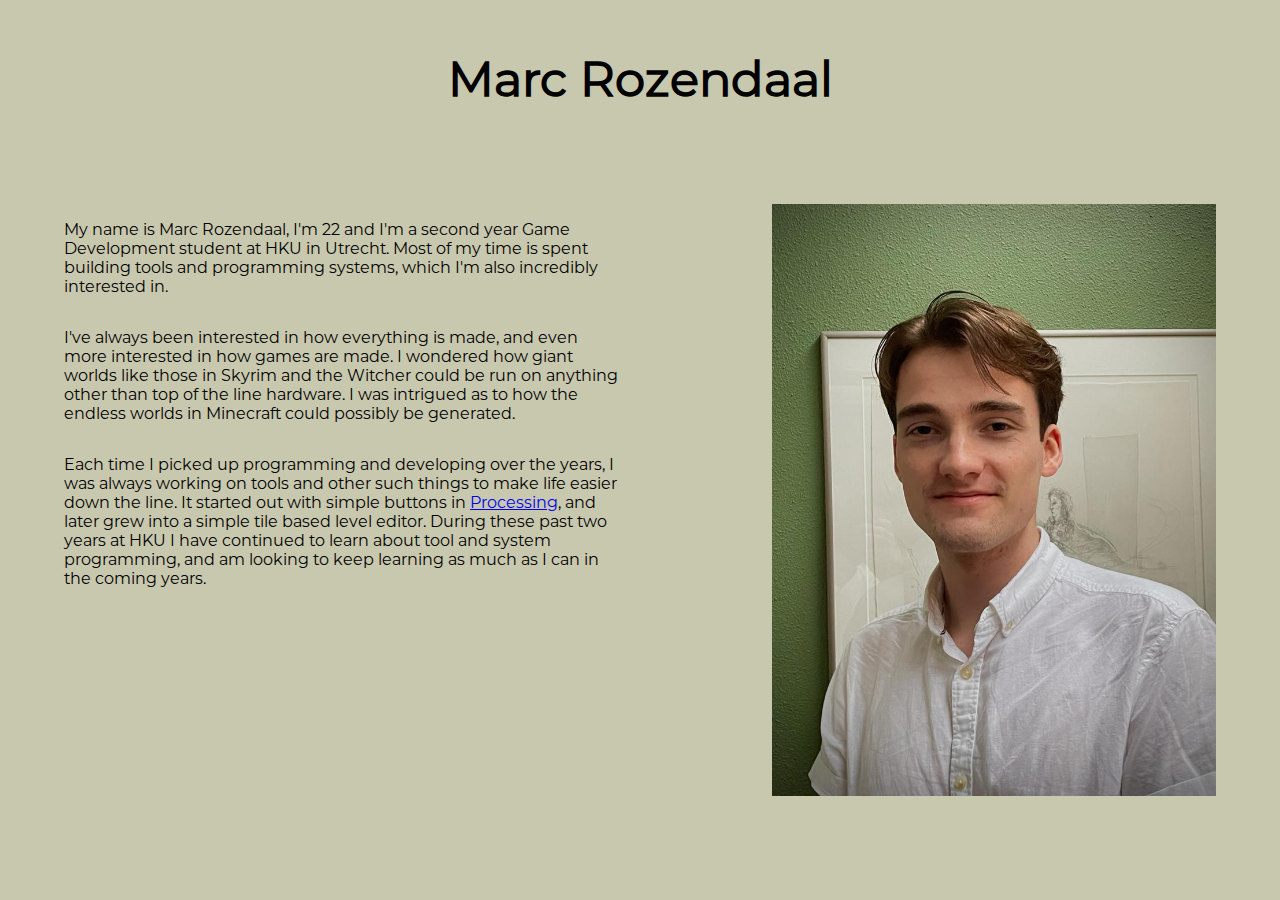
==== About/About.html @ 5a0479f6 "Finished about page" ====
<!DOCTYPE html>
<html>
    <head>
        <title>Marc Rozendaal Portfolio</title>
        <link rel="stylesheet" href="About.css">
    </head>

    <body>

        <div>
            <a class="Title" href="../index.html"><h1>Marc Rozendaal</h1></a>
        </div>

        <div class="main-body">
            <div class="left">
                <p class="description left-item">
                    My name is Marc Rozendaal, I'm 22 and I'm a second year Game Development student
                    at HKU in Utrecht. Most of my time is spent building tools and programming
                    systems, which I'm also incredibly interested in.
                </p>
                <p class="description left-item">
                    I've always been interested in how everything is made, and even more interested
                    in how games are made. I wondered how giant worlds like those in Skyrim and the 
                    Witcher could be run on anything other than top of the line hardware. I was 
                    intrigued as to how the endless worlds in Minecraft could possibly be generated.
                </p>
                <p class="description left-item">
                    Each time I picked up programming and developing over the years, I was always 
                    working on tools and other such things to make life easier down the line. It
                    started out with simple buttons in <a href="https://processing.org">Processing</a>,
                    and later grew into a simple tile based level editor. During these past two years at
                    HKU I have continued to learn about tool and system programming, and am looking to
                    keep learning as much as I can in the coming years.
                </p>
            </div>
            <div class="right">
                <img class="box right-item" src="Profile Picture.jpeg">
            </div>
        </div>

    </body>
</html>
---- About/About.css ----
* {
    box-sizing: border-box;
    background-color: #c8c8af;
}

@font-face {
    font-family: Montserrat;
    src: url(../Montserrat-Regular.otf);
}

body {
    font-family: Montserrat;
    margin: 0;
}

.Title {
    color: #000;
    text-decoration: none;
  }
  
.Title :hover {
    color: #555;
}
  
.Title h1 {
    font-size: 300%;
    margin-top: 50px;
    display: flex;
    justify-content: center;
}

.main-body {
    display: grid;
    grid-template-columns: 1fr 1fr;
    padding: 5%;
}

.left {
    display: flex;
    flex-direction: column;
    align-items: start;
}

.left-item {
    padding-right: 3%;
}

.thumbnail {
    width: 80%;
    aspect-ratio: 16 / 9;
    padding-top: 3%;
    padding-right: 3%;
}

.right {
    display: flex;
    flex-direction: column;
    flex-grow: 0;
    align-items: flex-end;
}

.right-item {
    width: 80%;
}

.box {
    padding-left: 3%;
}
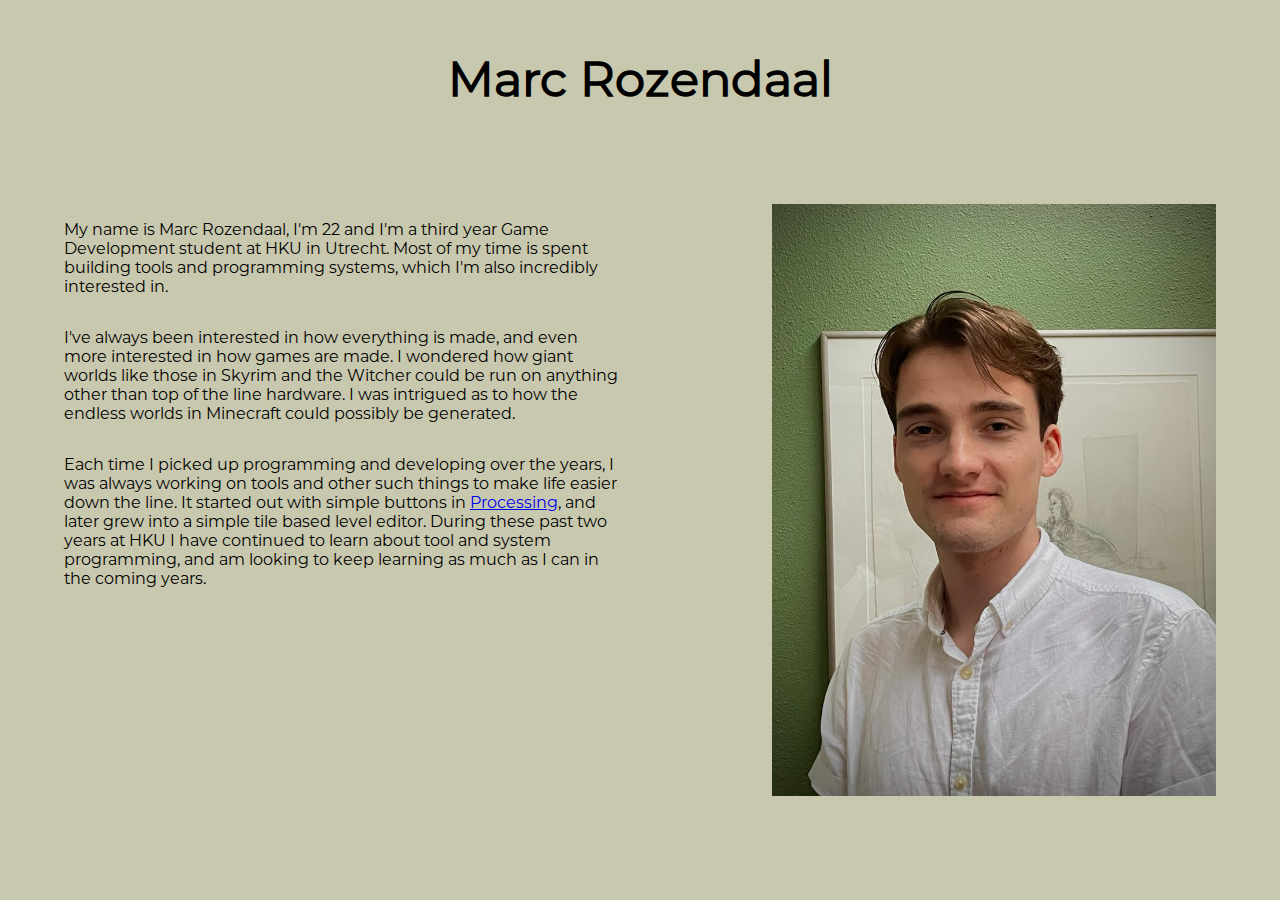
==== commit d3269070: "Updated front page and item texts" ====
--- a/About/About.html
+++ b/About/About.html
@@ -14,7 +14,7 @@
         <div class="main-body">
             <div class="left">
                 <p class="description left-item">
-                    My name is Marc Rozendaal, I'm 22 and I'm a second year Game Development student
+                    My name is Marc Rozendaal, I'm 22 and I'm a third year Game Development student
                     at HKU in Utrecht. Most of my time is spent building tools and programming
                     systems, which I'm also incredibly interested in.
                 </p>
